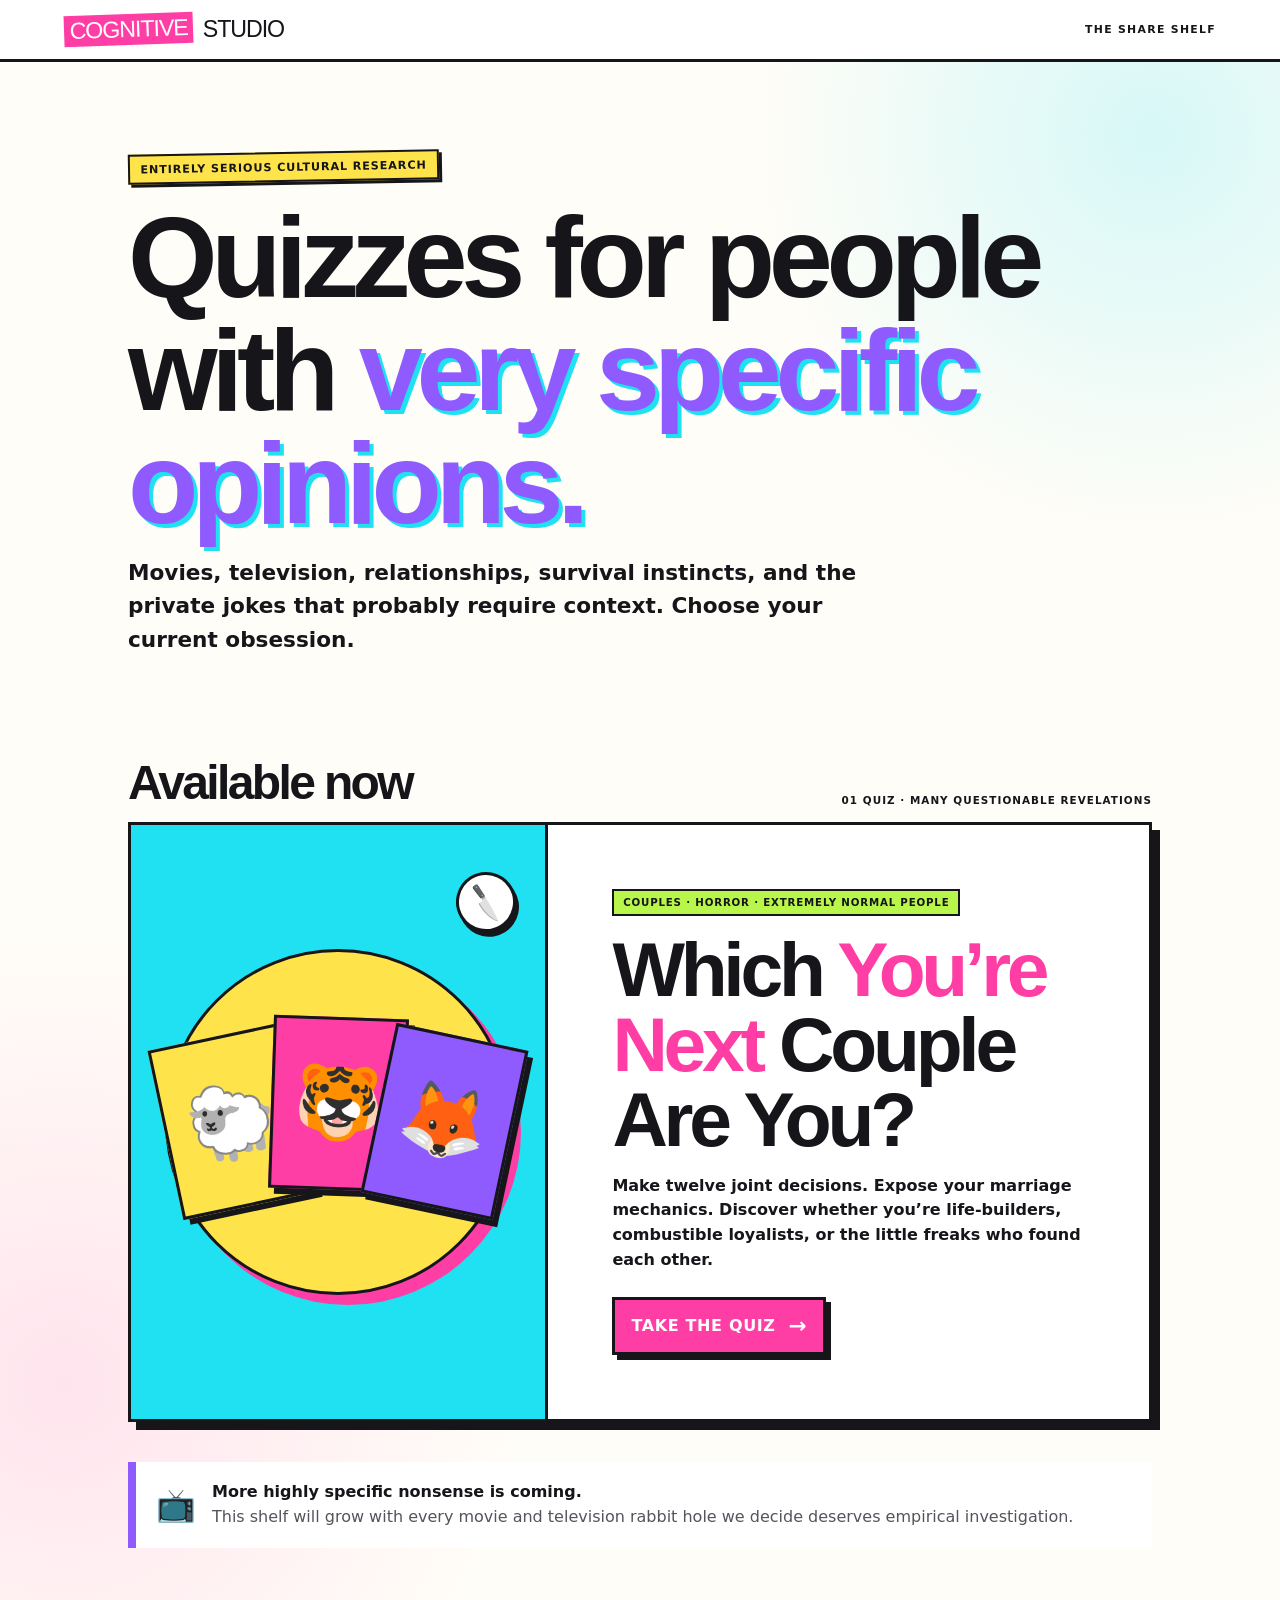
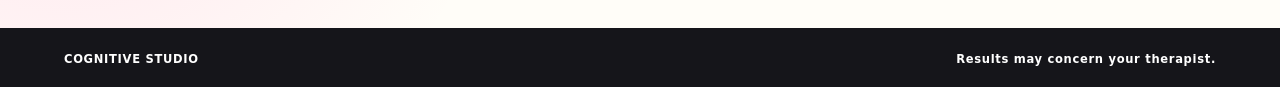
==== index.html @ ec581a48 "feat: publish You're Next quiz collection" ====
<!doctype html>
<html lang="en">
  <head>
    <meta charset="utf-8">
    <meta name="viewport" content="width=device-width, initial-scale=1">
    <meta name="theme-color" content="#ff3ea5">
    <meta name="description" content="Highly specific quizzes for movies, television, relationships, and the people who take them far too seriously.">
    <title>Cognitive Studio — Shareable Quizzes</title>
    <link rel="icon" type="image/svg+xml" href="./favicon.svg">
    <link rel="stylesheet" href="./assets/styles.css">
  </head>
  <body>
    <header class="topbar">
      <a class="brand" href="./" aria-label="Cognitive Studio quiz collection home"><span>COGNITIVE</span> STUDIO</a>
      <span class="edition">THE SHARE SHELF</span>
    </header>
    <main>
      <section class="intro" aria-labelledby="page-title">
        <span class="sticker">ENTIRELY SERIOUS CULTURAL RESEARCH</span>
        <h1 id="page-title">Quizzes for people with <em>very specific opinions.</em></h1>
        <p>Movies, television, relationships, survival instincts, and the private jokes that probably require context. Choose your current obsession.</p>
      </section>

      <section class="shelf" aria-labelledby="available-title">
        <div class="section-heading">
          <h2 id="available-title">Available now</h2>
          <span>01 QUIZ · MANY QUESTIONABLE REVELATIONS</span>
        </div>
        <a class="quiz-card" href="./quizzes/youre-next-couple/">
          <div class="card-art" aria-hidden="true">
            <span class="mask mask-one">🐑</span>
            <span class="mask mask-two">🐯</span>
            <span class="mask mask-three">🦊</span>
            <span class="knife">🔪</span>
          </div>
          <div class="card-copy">
            <span class="category">COUPLES · HORROR · EXTREMELY NORMAL PEOPLE</span>
            <h3>Which <em>You’re Next</em> Couple Are You?</h3>
            <p>Make twelve joint decisions. Expose your marriage mechanics. Discover whether you’re life-builders, combustible loyalists, or the little freaks who found each other.</p>
            <span class="launch">TAKE THE QUIZ <b aria-hidden="true">→</b></span>
          </div>
        </a>
      </section>

      <aside class="coming-soon">
        <span aria-hidden="true">📺</span>
        <div><strong>More highly specific nonsense is coming.</strong><p>This shelf will grow with every movie and television rabbit hole we decide deserves empirical investigation.</p></div>
      </aside>
    </main>
    <footer><span>COGNITIVE STUDIO</span><span>Results may concern your therapist.</span></footer>
  </body>
</html>
---- assets/styles.css ----
:root {
  --ink: #15151a;
  --paper: #fffdf8;
  --cyan: #1fe1f2;
  --pink: #ff3ea5;
  --yellow: #ffe34a;
  --purple: #8f5bff;
  --lime: #b9f64b;
  --border: 3px solid var(--ink);
  --shadow: 8px 8px 0 var(--ink);
}

* { box-sizing: border-box; }
html { background: var(--paper); color: var(--ink); font-family: Inter, ui-sans-serif, system-ui, -apple-system, sans-serif; }
body { margin: 0; min-height: 100vh; background: radial-gradient(circle at 90% 8%, rgb(31 225 242 / .18), transparent 25rem), radial-gradient(circle at 5% 82%, rgb(255 62 165 / .13), transparent 28rem), var(--paper); }
a { color: inherit; }
a:focus-visible { outline: 4px solid var(--purple); outline-offset: 5px; }

.topbar { min-height: 62px; display: flex; align-items: center; gap: 1rem; padding: .75rem clamp(1rem, 5vw, 4rem); border-bottom: var(--border); background: white; }
.brand { font-family: 'Arial Black', Impact, sans-serif; font-size: clamp(1rem, 3vw, 1.45rem); letter-spacing: -.045em; text-decoration: none; }
.brand span { display: inline-block; margin-right: .25rem; padding: .12rem .35rem; background: var(--pink); color: white; transform: rotate(-2deg); }
.edition { margin-left: auto; font-size: .68rem; font-weight: 900; letter-spacing: .12em; }

main { width: min(1120px, 100%); margin: 0 auto; padding: clamp(2.25rem, 7vw, 6rem) clamp(1rem, 5vw, 3rem) 5rem; }
.intro { max-width: 930px; }
.sticker { display: inline-block; padding: .42rem .65rem; border: 2px solid var(--ink); background: var(--yellow); box-shadow: 3px 3px 0 var(--ink); font-size: .7rem; font-weight: 900; letter-spacing: .08em; transform: rotate(-1deg); }
h1, h2, h3 { font-family: 'Arial Black', Impact, sans-serif; letter-spacing: -.055em; line-height: .98; }
h1 { margin: 1.2rem 0 1rem; max-width: 920px; font-size: clamp(3.2rem, 9vw, 7.2rem); }
h1 em { color: var(--purple); font-style: normal; text-shadow: 4px 4px 0 var(--cyan); }
.intro > p { max-width: 760px; margin: 0; font-size: clamp(1.05rem, 2.3vw, 1.35rem); font-weight: 650; line-height: 1.55; }

.shelf { margin-top: clamp(3.5rem, 8vw, 7rem); }
.section-heading { display: flex; align-items: end; justify-content: space-between; gap: 1rem; margin-bottom: 1rem; }
.section-heading h2 { margin: 0; font-size: clamp(1.8rem, 5vw, 3rem); }
.section-heading span { font-size: .65rem; font-weight: 900; letter-spacing: .1em; text-align: right; }
.quiz-card { display: grid; grid-template-columns: .82fr 1.18fr; min-height: 440px; border: var(--border); background: white; box-shadow: var(--shadow); text-decoration: none; transition: transform .18s ease, box-shadow .18s ease; }
.quiz-card:hover { transform: translate(-3px, -3px); box-shadow: 12px 12px 0 var(--ink); }
.card-art { position: relative; display: grid; place-items: center; overflow: hidden; border-right: var(--border); background: var(--cyan); }
.card-art::before { content: ''; position: absolute; width: 340px; aspect-ratio: 1; border: var(--border); border-radius: 50%; background: var(--yellow); box-shadow: 10px 10px 0 var(--pink); }
.mask { position: absolute; z-index: 2; display: grid; place-items: center; width: 135px; aspect-ratio: .78; border: var(--border); box-shadow: 6px 6px 0 var(--ink); font-size: 4.5rem; background: white; }
.mask-one { left: 8%; transform: rotate(-12deg); background: var(--yellow); }
.mask-two { transform: translateY(-18px) rotate(2deg); background: var(--pink); }
.mask-three { right: 8%; transform: rotate(12deg); background: var(--purple); }
.knife { position: absolute; z-index: 4; top: 8%; right: 7%; display: grid; place-items: center; width: 60px; height: 60px; border: var(--border); border-radius: 50%; background: white; box-shadow: 4px 4px 0 var(--ink); font-size: 1.8rem; transform: rotate(13deg); }
.card-copy { display: flex; flex-direction: column; align-items: flex-start; justify-content: center; padding: clamp(1.5rem, 5vw, 4rem); }
.category { padding: .35rem .55rem; background: var(--lime); border: 2px solid var(--ink); font-size: .64rem; font-weight: 900; letter-spacing: .08em; }
.card-copy h3 { margin: 1rem 0; font-size: clamp(2.4rem, 6vw, 4.8rem); }
.card-copy h3 em { color: var(--pink); font-style: normal; }
.card-copy p { margin: 0; max-width: 620px; font-size: 1rem; font-weight: 650; line-height: 1.55; }
.launch { display: inline-flex; align-items: center; gap: .8rem; margin-top: 1.5rem; padding: .85rem 1rem; border: var(--border); background: var(--pink); color: white; box-shadow: 5px 5px 0 var(--ink); font-weight: 900; letter-spacing: .04em; }
.launch b { font-size: 1.35rem; }

.coming-soon { display: flex; align-items: center; gap: 1rem; margin-top: 2.5rem; padding: 1.25rem; border-left: 8px solid var(--purple); background: white; }
.coming-soon > span { font-size: 2rem; }
.coming-soon strong { display: block; margin-bottom: .25rem; }
.coming-soon p { margin: 0; color: #55545d; line-height: 1.45; }
footer { display: flex; justify-content: space-between; gap: 1rem; padding: 1.3rem clamp(1rem, 5vw, 4rem); border-top: var(--border); background: var(--ink); color: white; font-size: .72rem; font-weight: 800; letter-spacing: .06em; }

@media (max-width: 760px) {
  .edition { max-width: 115px; text-align: right; font-size: .58rem; }
  h1 { font-size: clamp(3rem, 15vw, 4.7rem); }
  .section-heading { align-items: start; flex-direction: column; }
  .section-heading span { text-align: left; }
  .quiz-card { grid-template-columns: 1fr; }
  .card-art { min-height: 290px; border-right: 0; border-bottom: var(--border); }
  .card-art::before { width: 240px; }
  .mask { width: 105px; font-size: 3.4rem; }
  .card-copy { padding: 1.5rem; }
  footer { flex-direction: column; }
}

@media (prefers-reduced-motion: reduce) {
  *, *::before, *::after { transition-duration: .001ms !important; }
}
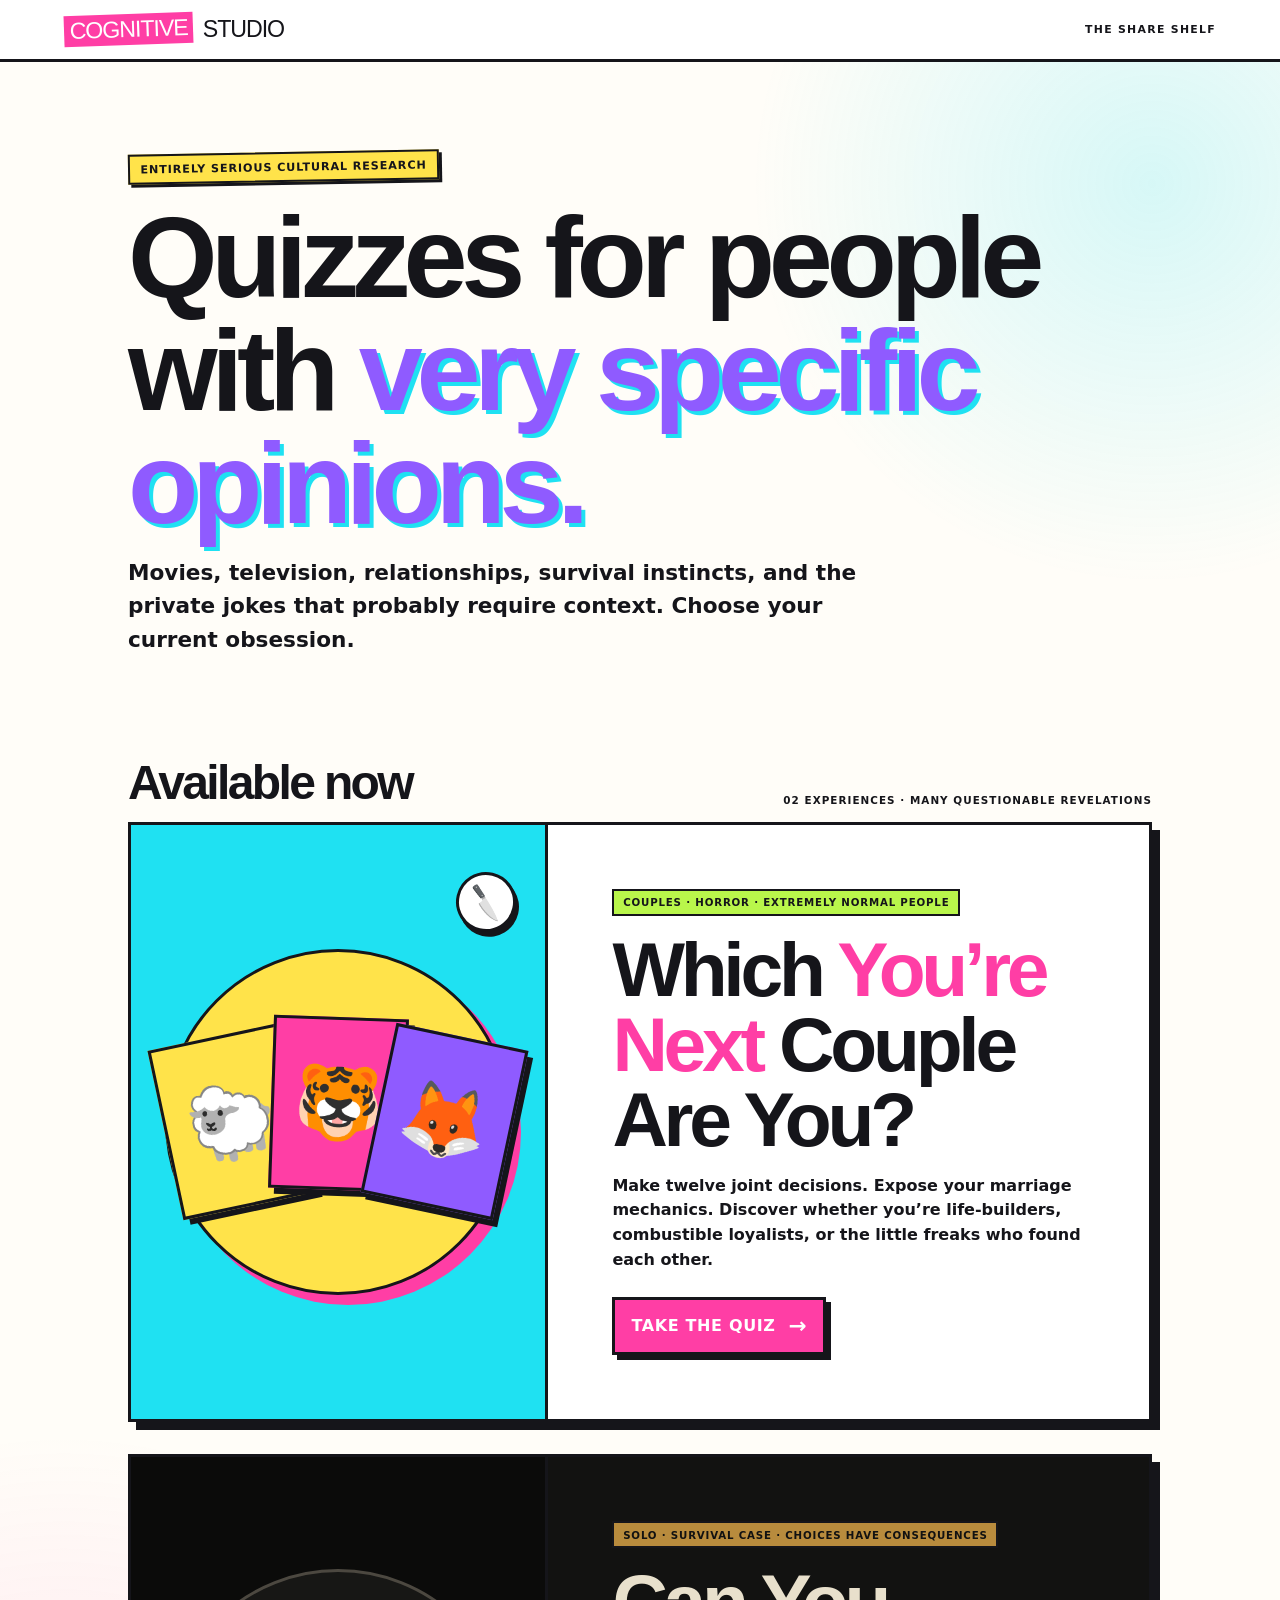
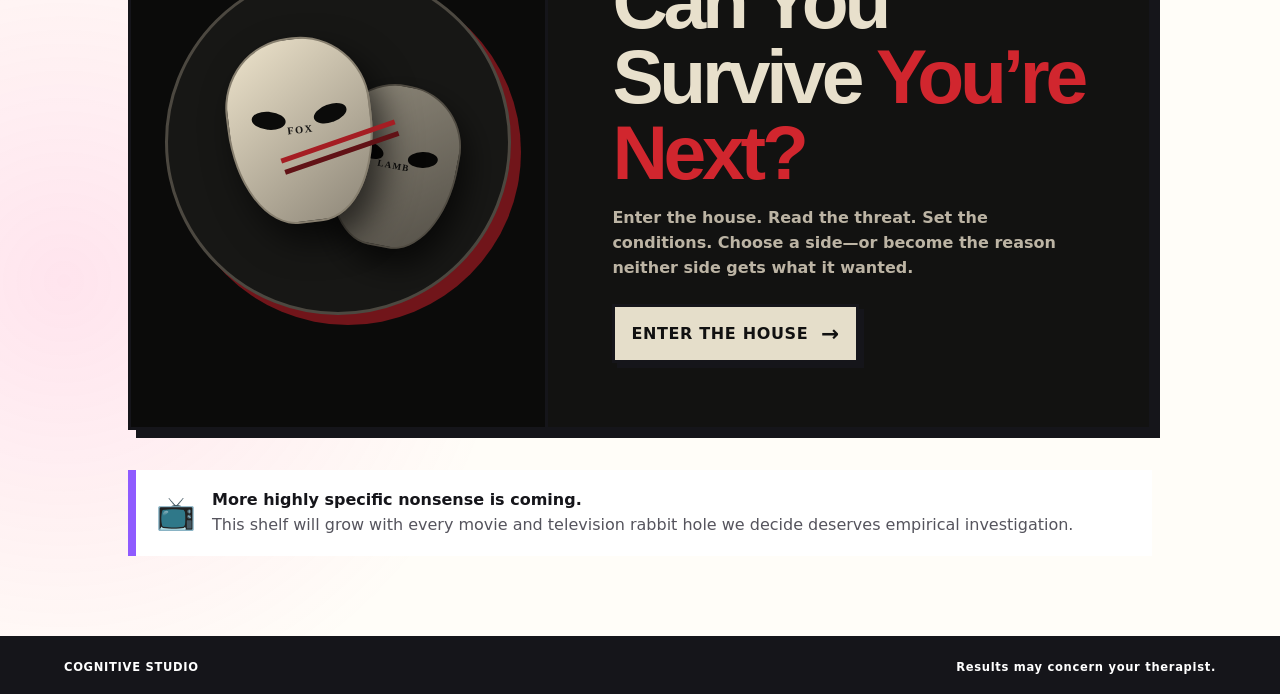
==== commit 585da3a5: "feat: update index.html for survival game" ====
--- a/index.html
+++ b/index.html
@@ -24,7 +24,7 @@
       <section class="shelf" aria-labelledby="available-title">
         <div class="section-heading">
           <h2 id="available-title">Available now</h2>
-          <span>01 QUIZ · MANY QUESTIONABLE REVELATIONS</span>
+          <span>02 EXPERIENCES · MANY QUESTIONABLE REVELATIONS</span>
         </div>
         <a class="quiz-card" href="./quizzes/youre-next-couple/">
           <div class="card-art" aria-hidden="true">
@@ -40,6 +40,20 @@
             <span class="launch">TAKE THE QUIZ <b aria-hidden="true">→</b></span>
           </div>
         </a>
+
+        <a class="quiz-card survival-card" href="./quizzes/youre-next-survival/">
+          <div class="card-art survival-art" aria-hidden="true">
+            <span class="survival-mask survival-mask-one">FOX</span>
+            <span class="survival-mask survival-mask-two">LAMB</span>
+            <span class="blood-line"></span>
+          </div>
+          <div class="card-copy survival-copy">
+            <span class="category">SOLO · SURVIVAL CASE · CHOICES HAVE CONSEQUENCES</span>
+            <h3>Can You Survive <em>You’re Next?</em></h3>
+            <p>Enter the house. Read the threat. Set the conditions. Choose a side—or become the reason neither side gets what it wanted.</p>
+            <span class="launch">ENTER THE HOUSE <b aria-hidden="true">→</b></span>
+          </div>
+        </a>
       </section>
 
       <aside class="coming-soon">
--- a/assets/styles.css
+++ b/assets/styles.css
@@ -34,6 +34,7 @@
 .section-heading h2 { margin: 0; font-size: clamp(1.8rem, 5vw, 3rem); }
 .section-heading span { font-size: .65rem; font-weight: 900; letter-spacing: .1em; text-align: right; }
 .quiz-card { display: grid; grid-template-columns: .82fr 1.18fr; min-height: 440px; border: var(--border); background: white; box-shadow: var(--shadow); text-decoration: none; transition: transform .18s ease, box-shadow .18s ease; }
+.quiz-card + .quiz-card { margin-top: 2rem; }
 .quiz-card:hover { transform: translate(-3px, -3px); box-shadow: 12px 12px 0 var(--ink); }
 .card-art { position: relative; display: grid; place-items: center; overflow: hidden; border-right: var(--border); background: var(--cyan); }
 .card-art::before { content: ''; position: absolute; width: 340px; aspect-ratio: 1; border: var(--border); border-radius: 50%; background: var(--yellow); box-shadow: 10px 10px 0 var(--pink); }
@@ -50,6 +51,21 @@
 .launch { display: inline-flex; align-items: center; gap: .8rem; margin-top: 1.5rem; padding: .85rem 1rem; border: var(--border); background: var(--pink); color: white; box-shadow: 5px 5px 0 var(--ink); font-weight: 900; letter-spacing: .04em; }
 .launch b { font-size: 1.35rem; }
 
+.survival-card { background: #121211; color: #e8e0cc; }
+.survival-art { border-color: var(--ink); background: #0b0b0a; }
+.survival-art::before { border-color: #4c4840; background: #171715; box-shadow: 10px 10px 0 #71151a; }
+.survival-mask { position: absolute; z-index: 2; width: 145px; aspect-ratio: .78; display: grid; place-items: center; border: 2px solid #877f6f; border-radius: 48% 48% 42% 42% / 38% 38% 55% 55%; background: linear-gradient(145deg, #eee4cc, #8c8577); color: #181715; font-family: Georgia, serif; font-size: .65rem; font-weight: 900; letter-spacing: .14em; box-shadow: 10px 18px 35px rgb(0 0 0 / .65); }
+.survival-mask::before, .survival-mask::after { content: ''; position: absolute; top: 38%; width: 24%; height: 10%; border-radius: 50%; background: #0b0b0a; }
+.survival-mask::before { left: 16%; transform: rotate(12deg); }
+.survival-mask::after { right: 16%; transform: rotate(-12deg); }
+.survival-mask-one { z-index: 3; transform: translate(-38px, -12px) rotate(-7deg); }
+.survival-mask-two { transform: translate(55px, 24px) rotate(11deg) scale(.88); filter: brightness(.6); }
+.blood-line { position: absolute; z-index: 4; width: 120px; height: 5px; background: #a51d23; transform: rotate(-19deg); box-shadow: 0 12px 0 #611216; }
+.survival-copy .category { background: #b88b3d; color: #111; }
+.survival-copy h3 em { color: #d1262e; }
+.survival-copy p { color: #bcb4a4; }
+.survival-copy .launch { background: #e5deca; color: #111; }
+
 .coming-soon { display: flex; align-items: center; gap: 1rem; margin-top: 2.5rem; padding: 1.25rem; border-left: 8px solid var(--purple); background: white; }
 .coming-soon > span { font-size: 2rem; }
 .coming-soon strong { display: block; margin-bottom: .25rem; }
@@ -65,6 +81,7 @@
   .card-art { min-height: 290px; border-right: 0; border-bottom: var(--border); }
   .card-art::before { width: 240px; }
   .mask { width: 105px; font-size: 3.4rem; }
+  .survival-mask { width: 112px; }
   .card-copy { padding: 1.5rem; }
   footer { flex-direction: column; }
 }
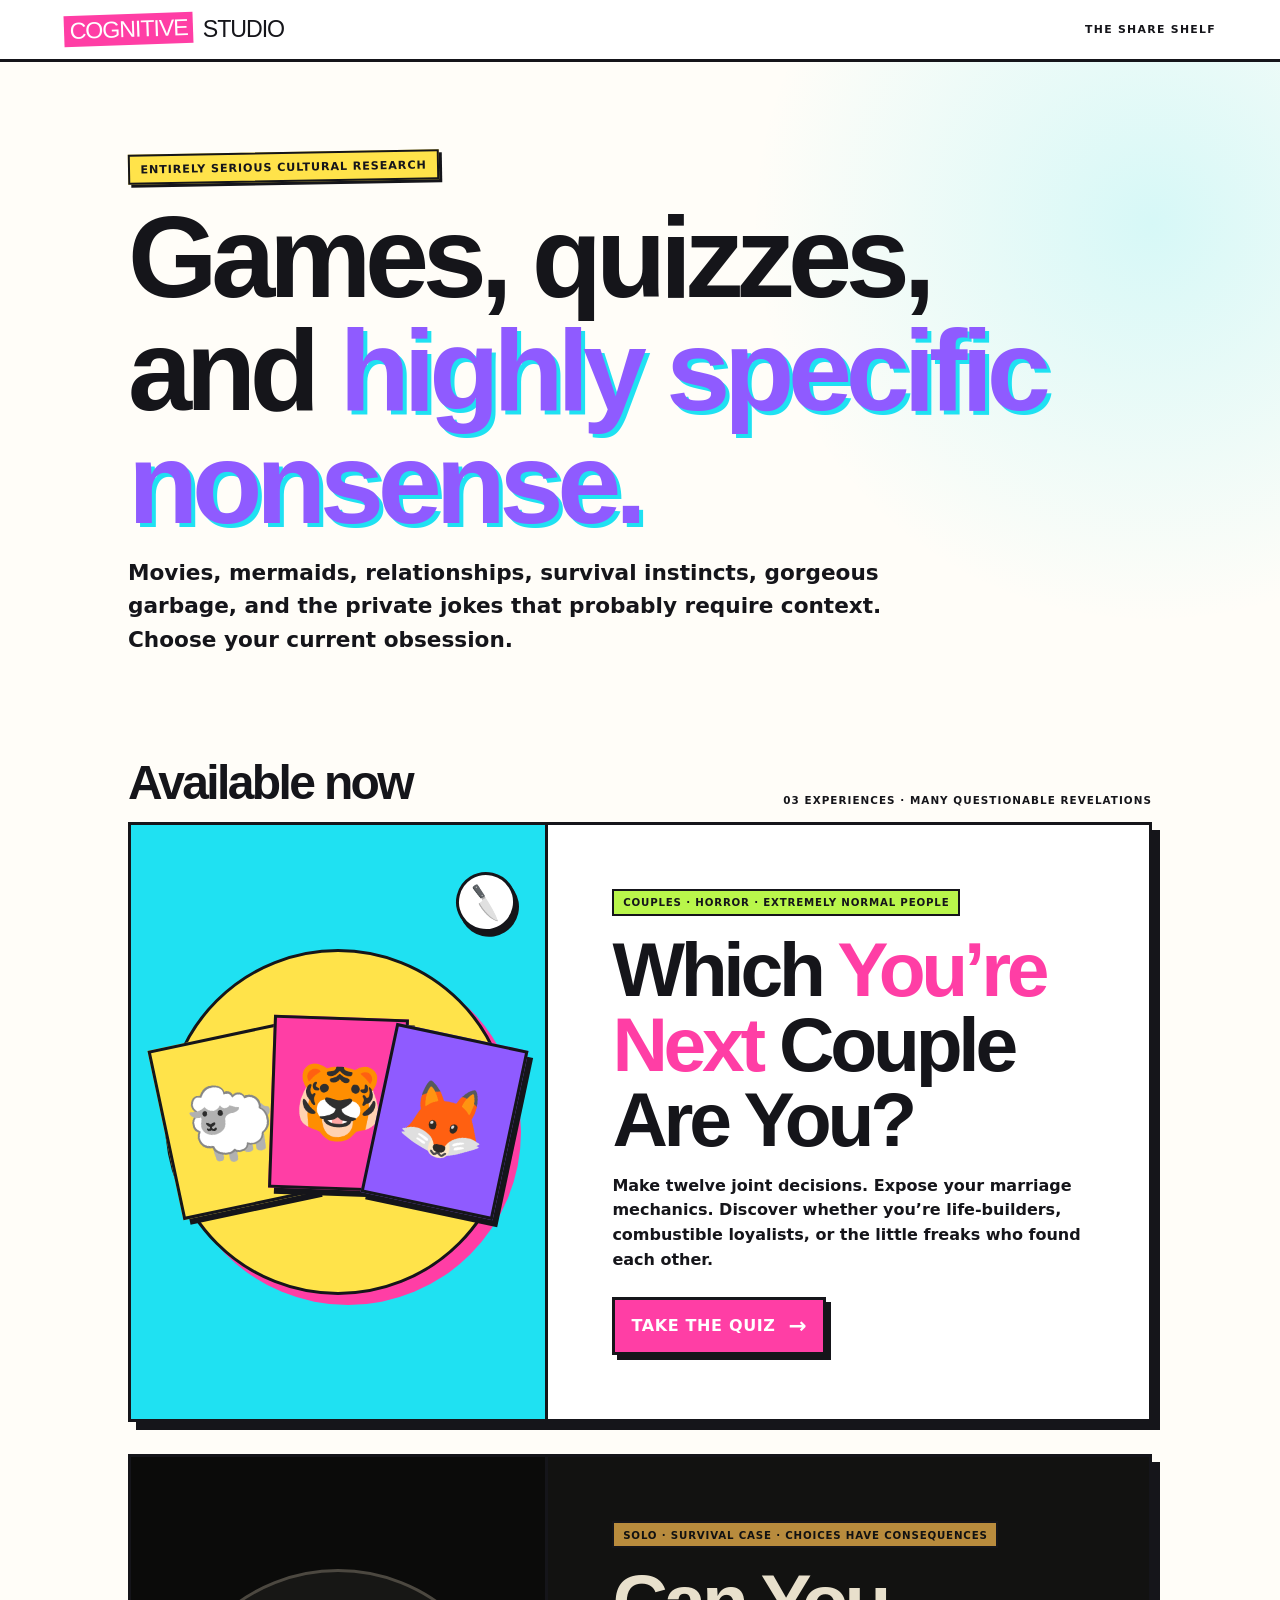
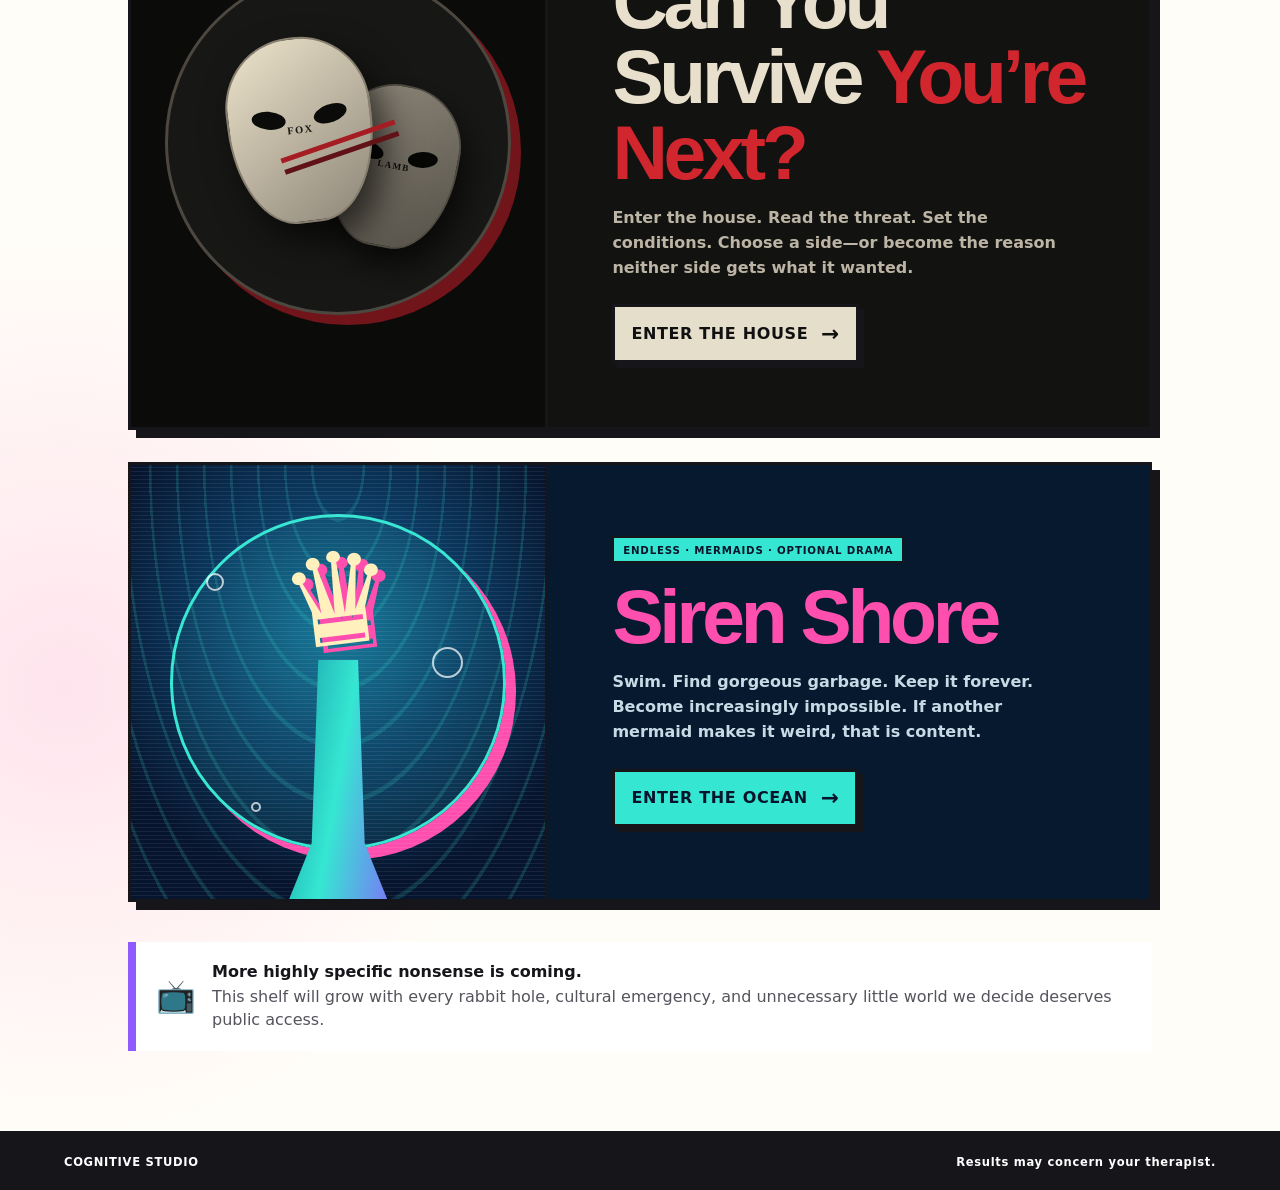
==== commit 45497e1b: "feat: build phone-first endless Siren Shore" ====
--- a/index.html
+++ b/index.html
@@ -4,27 +4,27 @@
     <meta charset="utf-8">
     <meta name="viewport" content="width=device-width, initial-scale=1">
     <meta name="theme-color" content="#ff3ea5">
-    <meta name="description" content="Highly specific quizzes for movies, television, relationships, and the people who take them far too seriously.">
-    <title>Cognitive Studio — Shareable Quizzes</title>
+    <meta name="description" content="Games, quizzes, and highly specific nonsense for people with very specific opinions.">
+    <title>Cognitive Studio — The Share Shelf</title>
     <link rel="icon" type="image/svg+xml" href="./favicon.svg">
     <link rel="stylesheet" href="./assets/styles.css">
   </head>
   <body>
     <header class="topbar">
-      <a class="brand" href="./" aria-label="Cognitive Studio quiz collection home"><span>COGNITIVE</span> STUDIO</a>
+      <a class="brand" href="./" aria-label="Cognitive Studio Share collection home"><span>COGNITIVE</span> STUDIO</a>
       <span class="edition">THE SHARE SHELF</span>
     </header>
     <main>
       <section class="intro" aria-labelledby="page-title">
         <span class="sticker">ENTIRELY SERIOUS CULTURAL RESEARCH</span>
-        <h1 id="page-title">Quizzes for people with <em>very specific opinions.</em></h1>
-        <p>Movies, television, relationships, survival instincts, and the private jokes that probably require context. Choose your current obsession.</p>
+        <h1 id="page-title">Games, quizzes, and <em>highly specific nonsense.</em></h1>
+        <p>Movies, mermaids, relationships, survival instincts, gorgeous garbage, and the private jokes that probably require context. Choose your current obsession.</p>
       </section>
 
       <section class="shelf" aria-labelledby="available-title">
         <div class="section-heading">
           <h2 id="available-title">Available now</h2>
-          <span>02 EXPERIENCES · MANY QUESTIONABLE REVELATIONS</span>
+          <span>03 EXPERIENCES · MANY QUESTIONABLE REVELATIONS</span>
         </div>
         <a class="quiz-card" href="./quizzes/youre-next-couple/">
           <div class="card-art" aria-hidden="true">
@@ -54,11 +54,27 @@
             <span class="launch">ENTER THE HOUSE <b aria-hidden="true">→</b></span>
           </div>
         </a>
+
+        <a class="quiz-card siren-card" href="./games/siren-shore/">
+          <div class="card-art siren-art" aria-hidden="true">
+            <span class="siren-crown">♛</span>
+            <span class="siren-tail"></span>
+            <span class="siren-bubble bubble-one"></span>
+            <span class="siren-bubble bubble-two"></span>
+            <span class="siren-bubble bubble-three"></span>
+          </div>
+          <div class="card-copy siren-copy">
+            <span class="category">ENDLESS · MERMAIDS · OPTIONAL DRAMA</span>
+            <h3><em>Siren Shore</em></h3>
+            <p>Swim. Find gorgeous garbage. Keep it forever. Become increasingly impossible. If another mermaid makes it weird, that is content.</p>
+            <span class="launch">ENTER THE OCEAN <b aria-hidden="true">→</b></span>
+          </div>
+        </a>
       </section>
 
       <aside class="coming-soon">
         <span aria-hidden="true">📺</span>
-        <div><strong>More highly specific nonsense is coming.</strong><p>This shelf will grow with every movie and television rabbit hole we decide deserves empirical investigation.</p></div>
+        <div><strong>More highly specific nonsense is coming.</strong><p>This shelf will grow with every rabbit hole, cultural emergency, and unnecessary little world we decide deserves public access.</p></div>
       </aside>
     </main>
     <footer><span>COGNITIVE STUDIO</span><span>Results may concern your therapist.</span></footer>
--- a/assets/styles.css
+++ b/assets/styles.css
@@ -66,6 +66,22 @@
 .survival-copy p { color: #bcb4a4; }
 .survival-copy .launch { background: #e5deca; color: #111; }
 
+.siren-card { background: #06192f; color: #edfaff; }
+.siren-art { position: relative; overflow: hidden; background: repeating-radial-gradient(ellipse at 50% 0, transparent 0 24px, rgb(53 231 210 / .16) 25px 27px), radial-gradient(circle at 50% 38%, #147194 0, #0b3a62 38%, #06142d 76%); }
+.siren-art::before { width: 330px; border-color: #35e7d2; background: rgb(53 231 210 / .08); box-shadow: 10px 10px 0 #ff4fae; }
+.siren-art::after { content: ''; position: absolute; inset: 0; opacity: .14; background: repeating-linear-gradient(0deg, transparent 0 3px, #fff 4px); }
+.siren-crown { position: absolute; z-index: 2; left: 50%; top: 14%; transform: translateX(-50%) rotate(-7deg); color: #fff0bd; font-size: clamp(4rem, 15vw, 8rem); text-shadow: 7px 7px 0 #ff4fae; transition: transform .2s ease; }
+.siren-tail { position: absolute; z-index: 1; left: 50%; bottom: -10%; width: 32%; height: 65%; transform: translateX(-50%); background: linear-gradient(100deg, #128c9f, #35e7d2 48%, #8c5aff); clip-path: polygon(35% 0, 65% 0, 70% 65%, 100% 100%, 50% 87%, 0 100%, 30% 65%); filter: drop-shadow(8px 5px 0 rgb(255 79 174 / .65)); }
+.siren-bubble { position: absolute; z-index: 3; width: 18px; height: 18px; border: 2px solid rgb(255 255 255 / .72); border-radius: 50%; }
+.bubble-one { left: 18%; top: 25%; }
+.bubble-two { right: 20%; top: 42%; width: 31px; height: 31px; }
+.bubble-three { left: 29%; bottom: 20%; width: 10px; height: 10px; }
+.siren-copy .category { background: #35e7d2; color: #07142b; }
+.siren-copy h3 em { color: #ff4fae; }
+.siren-copy p { color: #c5dbe5; }
+.siren-copy .launch { background: #35e7d2; color: #07142b; }
+.siren-card:hover .siren-crown { transform: translateX(-50%) rotate(6deg) scale(1.08); }
+
 .coming-soon { display: flex; align-items: center; gap: 1rem; margin-top: 2.5rem; padding: 1.25rem; border-left: 8px solid var(--purple); background: white; }
 .coming-soon > span { font-size: 2rem; }
 .coming-soon strong { display: block; margin-bottom: .25rem; }
